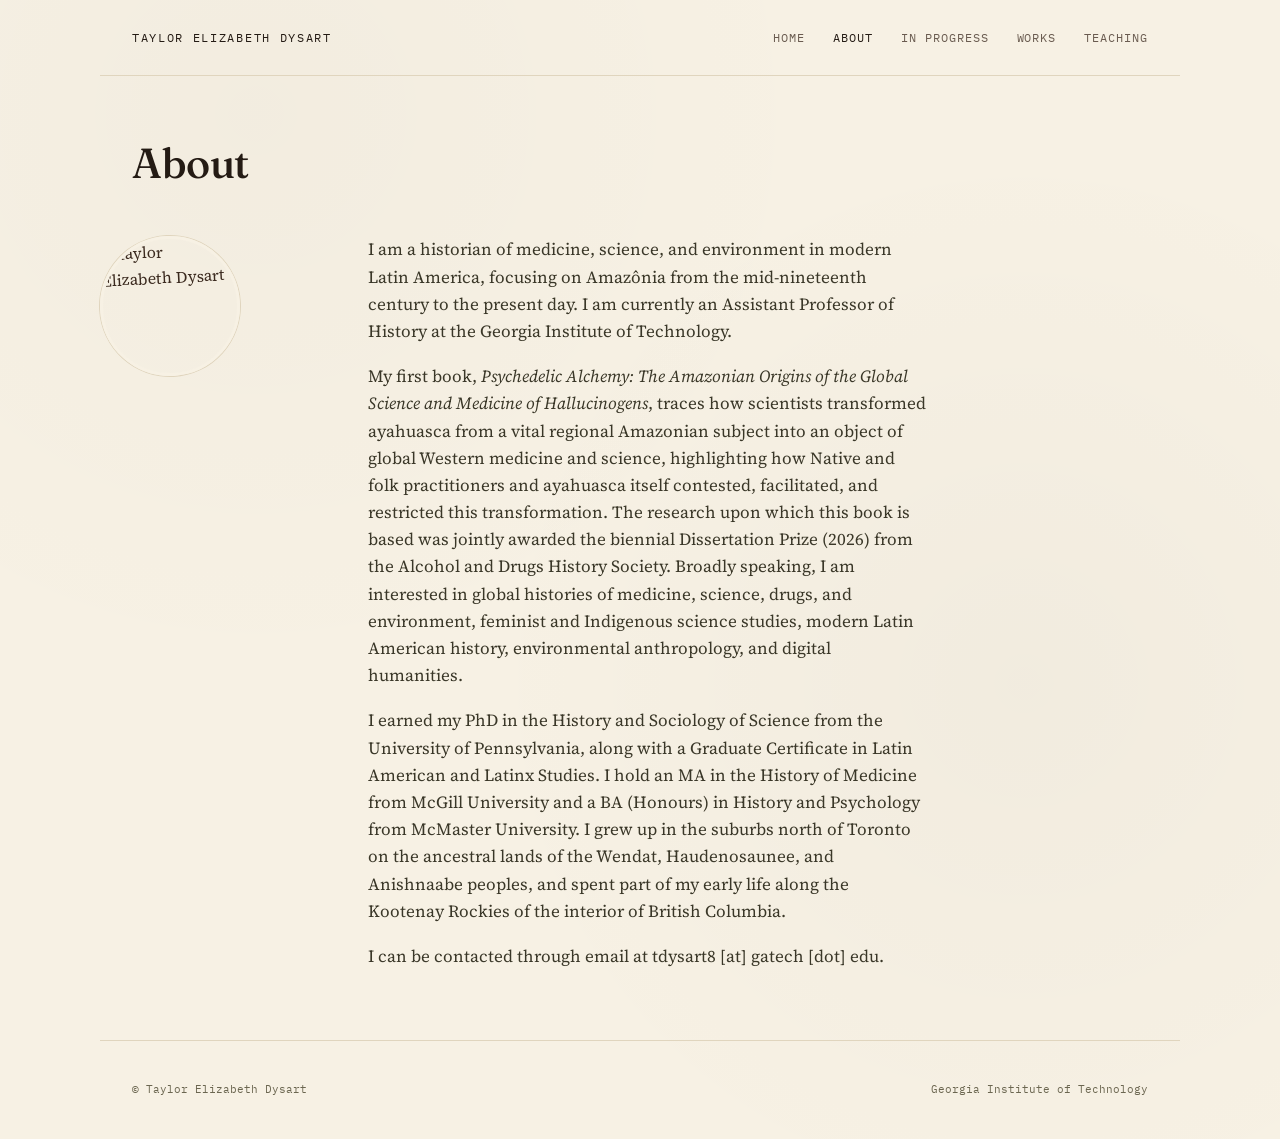
==== about.html @ 90e71b8e "Add files via upload" ====
<!DOCTYPE html>
<html lang="en">
<head>
<meta charset="UTF-8">
<meta name="viewport" content="width=device-width, initial-scale=1">
<title>About — Taylor Elizabeth Dysart</title>
<link rel="preconnect" href="https://fonts.googleapis.com">
<link href="https://fonts.googleapis.com/css2?family=Fraunces:ital,opsz,wght@0,9..144,300;0,9..144,500;0,9..144,600;1,9..144,400&family=Source+Serif+4:wght@400;500&family=IBM+Plex+Mono:wght@400;500&display=swap" rel="stylesheet">
<link rel="stylesheet" href="style.css">
</head>
<body>

<nav>
  <a class="brand" href="index.html">Taylor Elizabeth Dysart</a>
  <div class="navlinks">
    <a href="index.html">Home</a>
    <a class="active" href="about.html">About</a>
    <a href="in-progress.html">In Progress</a>
    <a href="works.html">Works</a>
    <a href="teaching.html">Teaching</a>
  </div>
</nav>

<div class="page-header">
  <h1>About</h1>
</div>

<section class="section" style="border-top: none; padding-top: 30px;">
  <div class="section-inner">
    <div class="margin-col">
      <img src="images/headshot-circle.png" alt="Taylor Elizabeth Dysart" class="margin-photo">
    </div>
    <div>
      <p>I am a historian of medicine, science, and environment in modern Latin America, focusing on Amazônia from the mid-nineteenth century to the present day. I am currently an Assistant Professor of History at the Georgia Institute of Technology.</p>
      <p>My first book, <em>Psychedelic Alchemy: The Amazonian Origins of the Global Science and Medicine of Hallucinogens</em>, traces how scientists transformed ayahuasca from a vital regional Amazonian subject into an object of global Western medicine and science, highlighting how Native and folk practitioners and ayahuasca itself contested, facilitated, and restricted this transformation. The research upon which this book is based was jointly awarded the biennial Dissertation Prize (2026) from the Alcohol and Drugs History Society. Broadly speaking, I am interested in global histories of medicine, science, drugs, and environment, feminist and Indigenous science studies, modern Latin American history, environmental anthropology, and digital humanities.</p>
      <p>I earned my PhD in the History and Sociology of Science from the University of Pennsylvania, along with a Graduate Certificate in Latin American and Latinx Studies. I hold an MA in the History of Medicine from McGill University and a BA (Honours) in History and Psychology from McMaster University. I grew up in the suburbs north of Toronto on the ancestral lands of the Wendat, Haudenosaunee, and Anishnaabe peoples, and spent part of my early life along the Kootenay Rockies of the interior of British Columbia.</p>
      <p>I can be contacted through email at tdysart8 [at] gatech [dot] edu.</p>
    </div>
  </div>
</section>

<footer>
  <span>© Taylor Elizabeth Dysart</span>
  <span>Georgia Institute of Technology</span>
</footer>

</body>
</html>
---- style.css ----
:root {
  --paper: #F7F1E4;
  --paper-deep: #EFE6D2;
  --ink: #3B2A1F;
  --forest: #3B2A1F;
  --forest-deep: #241B14;
  --ochre: #A32638;
  --indigo: #93C0DB;
  --rule: #E0D5BE;
}
* { box-sizing: border-box; }
html { scroll-behavior: smooth; }
body {
  margin: 0;
  background: var(--paper);
  color: var(--ink);
  font-family: 'Source Serif 4', serif;
  line-height: 1.6;
  background-image:
    radial-gradient(circle at 20% 10%, rgba(0,0,0,0.02) 0, transparent 40%),
    radial-gradient(circle at 80% 60%, rgba(0,0,0,0.025) 0, transparent 45%);
}
a { color: var(--forest); }
.wrap { max-width: 1080px; margin: 0 auto; padding: 0 32px; }

/* nav */
nav {
  display: flex; align-items: center; justify-content: space-between;
  padding: 28px 32px; max-width: 1080px; margin: 0 auto;
  border-bottom: 1px solid var(--rule);
}
.brand {
  font-family: 'IBM Plex Mono', monospace; font-size: 12px; letter-spacing: 0.14em;
  text-transform: uppercase; color: var(--forest-deep); text-decoration: none;
}
.navlinks { display: flex; gap: 28px; font-family: 'IBM Plex Mono', monospace; font-size: 12px; letter-spacing: 0.08em; text-transform: uppercase; }
.navlinks a { text-decoration: none; color: var(--ink); opacity: 0.75; }
.navlinks a:hover { opacity: 1; }
.navlinks a.active { opacity: 1; color: var(--forest-deep); }

/* page header (non-home pages) */
.page-header { max-width: 1080px; margin: 0 auto; padding: 64px 32px 20px; }
.eyebrow {
  font-family: 'IBM Plex Mono', monospace; font-size: 12px; letter-spacing: 0.16em;
  text-transform: uppercase; color: var(--ochre); margin-bottom: 14px;
}
.page-header h1 {
  font-family: 'Fraunces', serif; font-weight: 500; font-size: 42px; line-height: 1.1;
  margin: 0; color: var(--forest-deep); letter-spacing: -0.01em;
}

/* hero (home only) */
.hero {
  position: relative;
  padding: 90px 32px 70px;
  max-width: 1080px; margin: 0 auto;
  display: grid; grid-template-columns: 1.1fr 0.9fr; gap: 56px; align-items: center;
}
.hero h1 {
  font-family: 'Fraunces', serif; font-weight: 500; font-size: 58px; line-height: 1.04;
  margin: 0 0 20px; letter-spacing: -0.01em; color: var(--forest-deep);
}
.hero h1 em { font-style: italic; font-weight: 300; color: var(--forest); }
.tagline { font-size: 19px; max-width: 46ch; color: #43402f; margin-bottom: 30px; }
.hero-links { display: flex; gap: 22px; font-family: 'IBM Plex Mono', monospace; font-size: 12px; }
.hero-links a { text-decoration: none; border-bottom: 1px solid var(--forest); padding-bottom: 2px; }

.specimen {
  position: relative; aspect-ratio: 4/5; background: var(--paper-deep);
  border: 1px solid var(--rule); display: flex; align-items: center; justify-content: center;
  overflow: hidden;
}
.specimen svg { width: 72%; height: 72%; }
.specimen-cap {
  position: absolute; bottom: 14px; left: 14px; right: 14px;
  font-family: 'IBM Plex Mono', monospace; font-size: 10px; letter-spacing: 0.06em;
  color: var(--paper); text-transform: uppercase; opacity: 0.9;
  text-shadow: 0 1px 3px rgba(0,0,0,0.6);
}

/* sections */
.section { padding: 70px 32px; border-top: 1px solid var(--rule); }
.section-inner { max-width: 1080px; margin: 0 auto; display: grid; grid-template-columns: 220px 1fr; gap: 48px; }
.margin-label {
  font-family: 'IBM Plex Mono', monospace; font-size: 11px; letter-spacing: 0.12em;
  text-transform: uppercase; color: var(--ochre); position: relative; padding-left: 18px;
}
.margin-label::before {
  content: ''; position: absolute; left: 0; top: 4px; width: 9px; height: 9px;
  border-radius: 50%; border: 1.5px solid var(--ochre);
}
.margin-col { position: relative; }
.margin-photo {
  width: 140px; height: 140px; border-radius: 50%; object-fit: cover;
  border: 3px solid var(--paper); box-shadow: 0 0 0 1px var(--rule);
  transform: rotate(-3deg); display: block; margin-bottom: 6px;
}
.section h2 {
  font-family: 'Fraunces', serif; font-weight: 500; font-size: 30px; color: var(--forest-deep);
  margin: 0 0 18px;
}
.section p { max-width: 62ch; color: #3a3728; font-size: 17px; margin: 0 0 18px; }
.section p:last-child { margin-bottom: 0; }
.note {
  margin-top: 22px; padding: 16px 18px; background: rgba(180,132,42,0.08);
  border-left: 2px solid var(--ochre); font-family: 'IBM Plex Mono', monospace;
  font-size: 12.5px; color: #574c2e; line-height: 1.7;
}

.clip-photo {
  margin: 4px 0 18px; padding: 8px 8px 10px; background: var(--paper-deep);
  border: 1px solid var(--rule); box-shadow: 2px 3px 8px rgba(0,0,0,0.08);
}
.clip-photo img { display: block; width: 100%; height: auto; }
.clip-photo figcaption {
  font-family: 'IBM Plex Mono', monospace; font-size: 10px; letter-spacing: 0.05em;
  text-transform: uppercase; color: var(--indigo); text-align: center; padding-top: 8px;
}
.clip-right {
  float: right; width: 260px; margin-left: 28px; transform: rotate(2deg);
}
.clip-left {
  float: left; width: 260px; margin-right: 28px; transform: rotate(-2deg);
}
@media (max-width: 760px) {
  .clip-right, .clip-left { float: none; width: 100%; margin: 4px 0 18px; transform: none; }
}

/* research/works cards & lists */
.cards { display: grid; grid-template-columns: repeat(3, 1fr); gap: 1px; background: var(--rule); border: 1px solid var(--rule); margin-top: 8px; }
.card { background: var(--paper); padding: 26px 22px; }
.card .num { font-family: 'IBM Plex Mono', monospace; font-size: 11px; color: var(--ochre); margin-bottom: 12px; }
.card h3 { font-family: 'Fraunces', serif; font-size: 19px; font-weight: 500; margin: 0 0 10px; color: var(--forest-deep); }
.card p { font-size: 14.5px; color: #4a4732; margin: 0; }

.entry-list { margin-top: 8px; }
.entry {
  padding: 22px 0; border-top: 1px solid var(--rule);
  display: grid; grid-template-columns: 90px 1fr; gap: 24px;
}
.entry:first-child { border-top: none; }
.entry .year { font-family: 'IBM Plex Mono', monospace; font-size: 12px; color: var(--ochre); padding-top: 3px; }
.entry .title { font-family: 'Fraunces', serif; font-size: 18px; font-weight: 500; color: var(--forest-deep); margin: 0 0 6px; }
.entry .meta { font-size: 14px; color: #55523f; margin: 0; }
.entry .tag {
  display: inline-block; font-family: 'IBM Plex Mono', monospace; font-size: 10.5px;
  letter-spacing: 0.05em; text-transform: uppercase; color: var(--forest);
  border: 1px solid var(--rule); padding: 2px 8px; border-radius: 3px; margin-top: 8px;
}

footer {
  padding: 40px 32px; border-top: 1px solid var(--rule);
  font-family: 'IBM Plex Mono', monospace; font-size: 11px; color: #6b6650;
  display: flex; justify-content: space-between; max-width: 1080px; margin: 0 auto;
}

@media (max-width: 760px) {
  .hero { grid-template-columns: 1fr; padding-top: 50px; }
  .hero h1 { font-size: 40px; }
  .page-header h1 { font-size: 32px; }
  .section-inner { grid-template-columns: 1fr; }
  .cards { grid-template-columns: 1fr; }
  .entry { grid-template-columns: 1fr; gap: 6px; }
  .navlinks { display: none; }
}
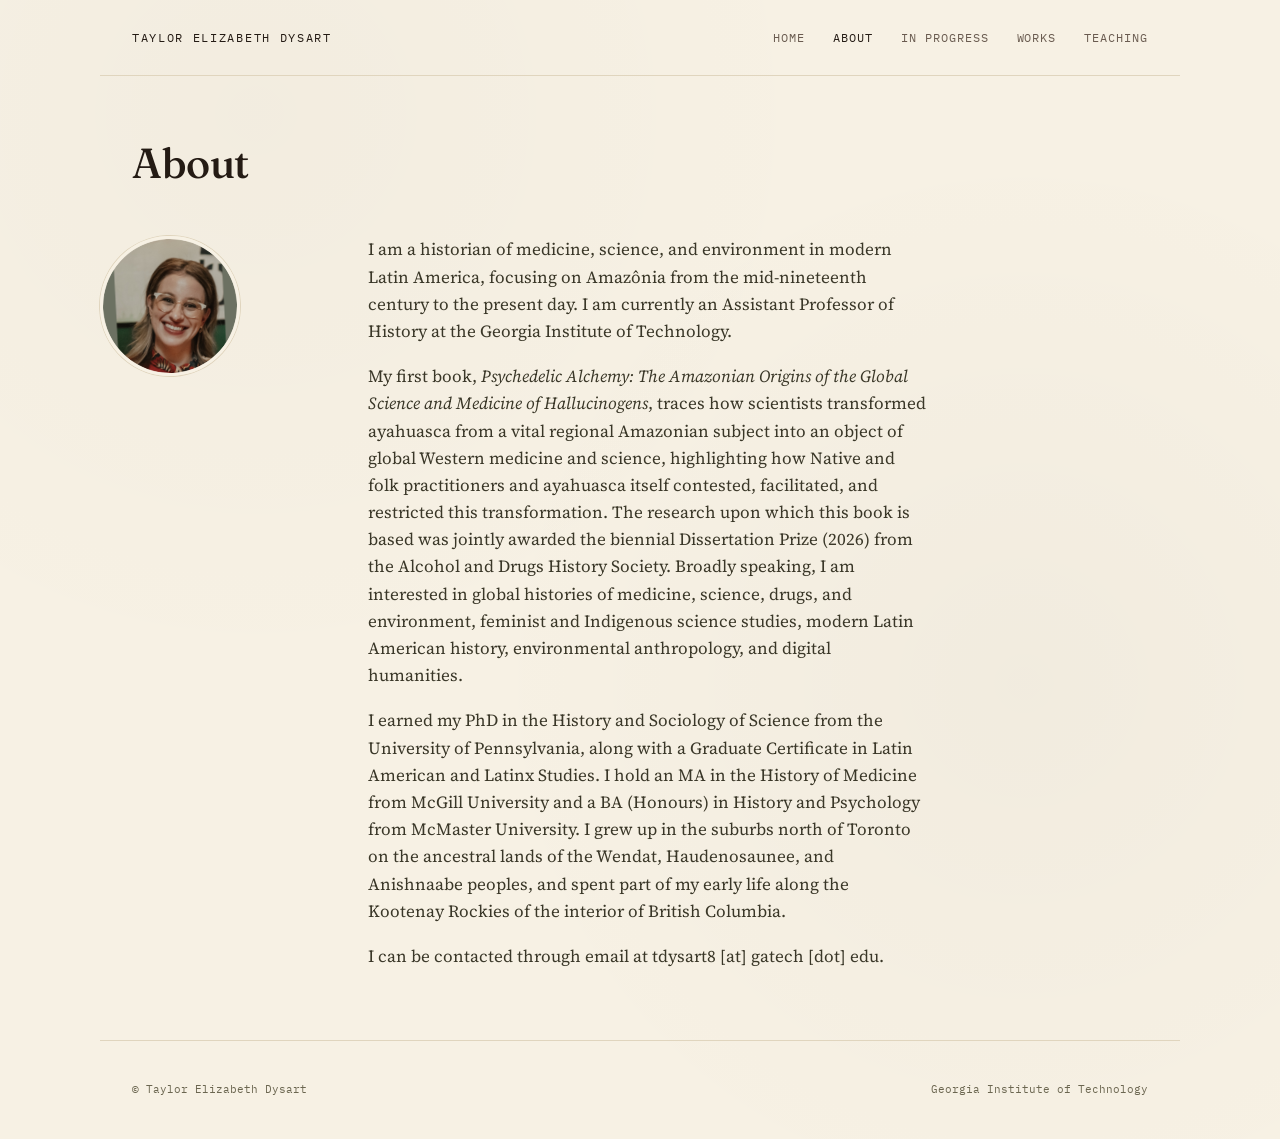
==== commit 3b8b4e6a: "Add files via upload Fix image paths" ====
--- a/about.html
+++ b/about.html
@@ -28,7 +28,7 @@
 <section class="section" style="border-top: none; padding-top: 30px;">
   <div class="section-inner">
     <div class="margin-col">
-      <img src="images/headshot-circle.png" alt="Taylor Elizabeth Dysart" class="margin-photo">
+      <img src="headshot-circle.png" alt="Taylor Elizabeth Dysart" class="margin-photo">
     </div>
     <div>
       <p>I am a historian of medicine, science, and environment in modern Latin America, focusing on Amazônia from the mid-nineteenth century to the present day. I am currently an Assistant Professor of History at the Georgia Institute of Technology.</p>
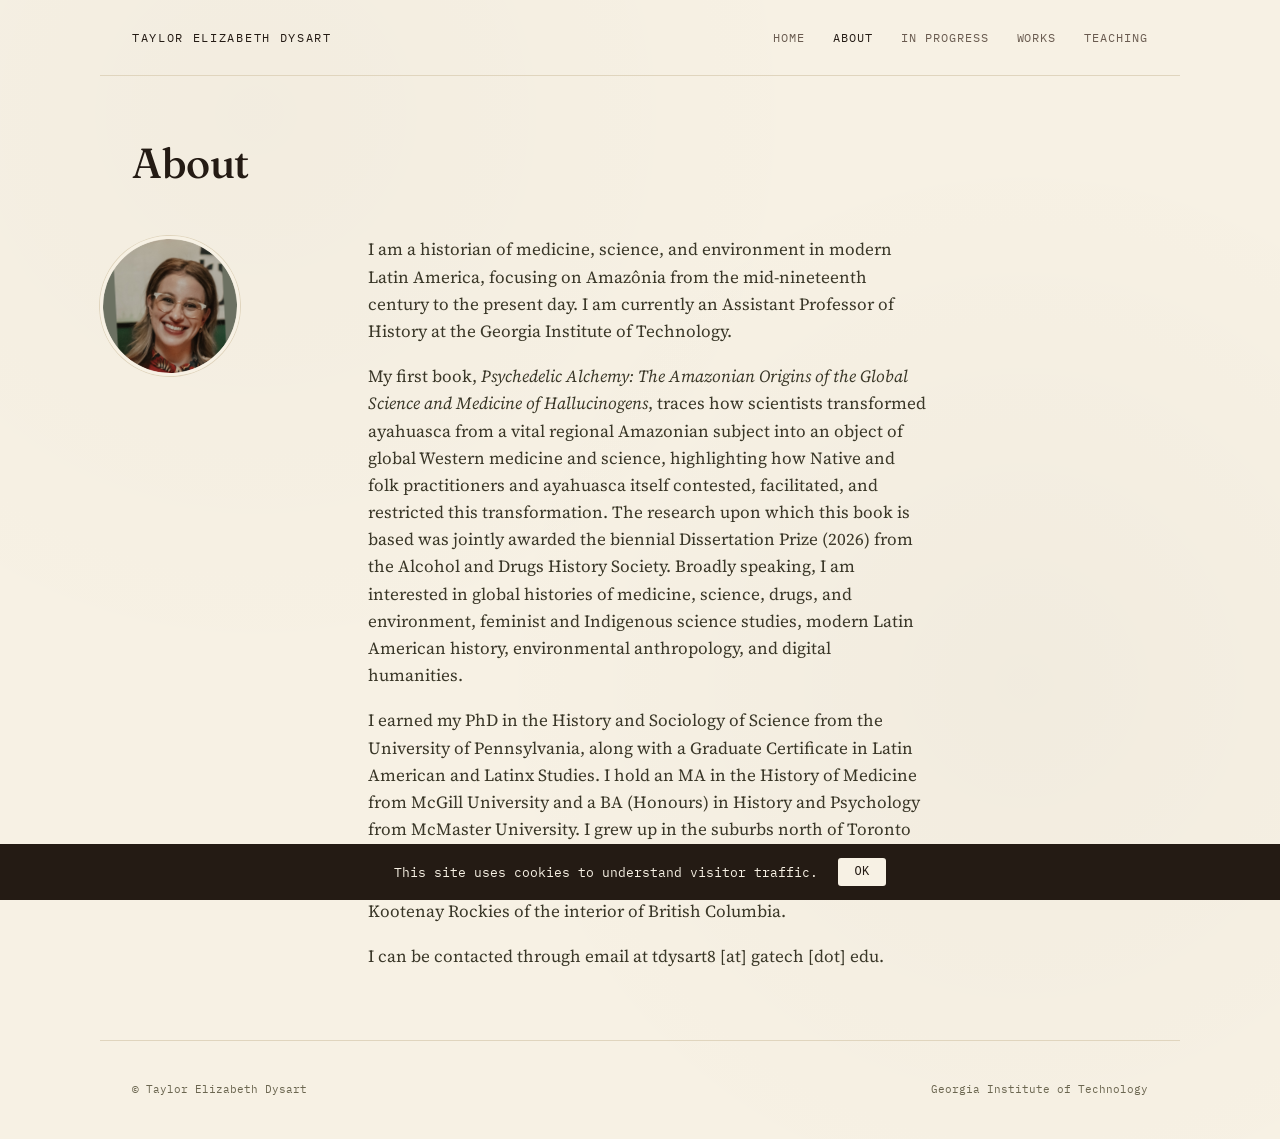
==== commit 51a5deef: "Add files via upload" ====
--- a/about.html
+++ b/about.html
@@ -7,11 +7,20 @@
 <link rel="preconnect" href="https://fonts.googleapis.com">
 <link href="https://fonts.googleapis.com/css2?family=Fraunces:ital,opsz,wght@0,9..144,300;0,9..144,500;0,9..144,600;1,9..144,400&family=Source+Serif+4:wght@400;500&family=IBM+Plex+Mono:wght@400;500&display=swap" rel="stylesheet">
 <link rel="stylesheet" href="style.css">
+<!-- Google tag (gtag.js) -->
+<script async src="https://www.googletagmanager.com/gtag/js?id=G-MYVM3LXBV0"></script>
+<script>
+  window.dataLayer = window.dataLayer || [];
+  function gtag(){dataLayer.push(arguments);}
+  gtag('js', new Date());
+  gtag('config', 'G-MYVM3LXBV0');
+</script>
 </head>
 <body>
 
 <nav>
   <a class="brand" href="index.html">Taylor Elizabeth Dysart</a>
+  <button class="nav-toggle" aria-label="Toggle menu" onclick="this.nextElementSibling.classList.toggle('open')">☰</button>
   <div class="navlinks">
     <a href="index.html">Home</a>
     <a class="active" href="about.html">About</a>
@@ -44,5 +53,14 @@
   <span>Georgia Institute of Technology</span>
 </footer>
 
+<div class="cookie-notice" id="cookieNotice" style="display:none;">
+  <span>This site uses cookies to understand visitor traffic.</span>
+  <button onclick="document.getElementById('cookieNotice').style.display='none'; localStorage.setItem('cookieNoticeDismissed','1');">OK</button>
+</div>
+<script>
+  if (!localStorage.getItem('cookieNoticeDismissed')) {
+    document.getElementById('cookieNotice').style.display = 'flex';
+  }
+</script>
 </body>
 </html>
--- a/style.css
+++ b/style.css
@@ -28,6 +28,7 @@
   display: flex; align-items: center; justify-content: space-between;
   padding: 28px 32px; max-width: 1080px; margin: 0 auto;
   border-bottom: 1px solid var(--rule);
+  position: relative;
 }
 .brand {
   font-family: 'IBM Plex Mono', monospace; font-size: 12px; letter-spacing: 0.14em;
@@ -126,6 +127,19 @@
   .clip-right, .clip-left { float: none; width: 100%; margin: 4px 0 18px; transform: none; }
 }
 
+.cookie-notice {
+  position: fixed; bottom: 0; left: 0; right: 0; z-index: 100;
+  background: var(--forest-deep); color: var(--paper);
+  font-family: 'IBM Plex Mono', monospace; font-size: 12.5px;
+  padding: 14px 24px; display: flex; align-items: center; justify-content: center;
+  gap: 20px; flex-wrap: wrap; text-align: center;
+}
+.cookie-notice button {
+  background: var(--paper); color: var(--forest-deep); border: none;
+  font-family: 'IBM Plex Mono', monospace; font-size: 12px; font-weight: 500;
+  padding: 7px 16px; border-radius: 3px; cursor: pointer; letter-spacing: 0.03em;
+}
+
 /* research/works cards & lists */
 .cards { display: grid; grid-template-columns: repeat(3, 1fr); gap: 1px; background: var(--rule); border: 1px solid var(--rule); margin-top: 8px; }
 .card { background: var(--paper); padding: 26px 22px; }
@@ -161,5 +175,17 @@
   .section-inner { grid-template-columns: 1fr; }
   .cards { grid-template-columns: 1fr; }
   .entry { grid-template-columns: 1fr; gap: 6px; }
-  .navlinks { display: none; }
+  .navlinks {
+    display: none; position: absolute; top: 100%; left: 0; right: 0;
+    background: var(--paper); flex-direction: column; gap: 0;
+    border-bottom: 1px solid var(--rule); padding: 6px 32px 14px; z-index: 20;
+  }
+  .navlinks.open { display: flex; }
+  .navlinks a { padding: 12px 0; border-top: 1px solid var(--rule); opacity: 1; }
+  .navlinks a:first-child { border-top: none; }
+  .nav-toggle { display: block; }
 }
+.nav-toggle {
+  display: none; background: none; border: none; font-size: 22px;
+  line-height: 1; color: var(--ink); cursor: pointer; padding: 4px 6px;
+}
